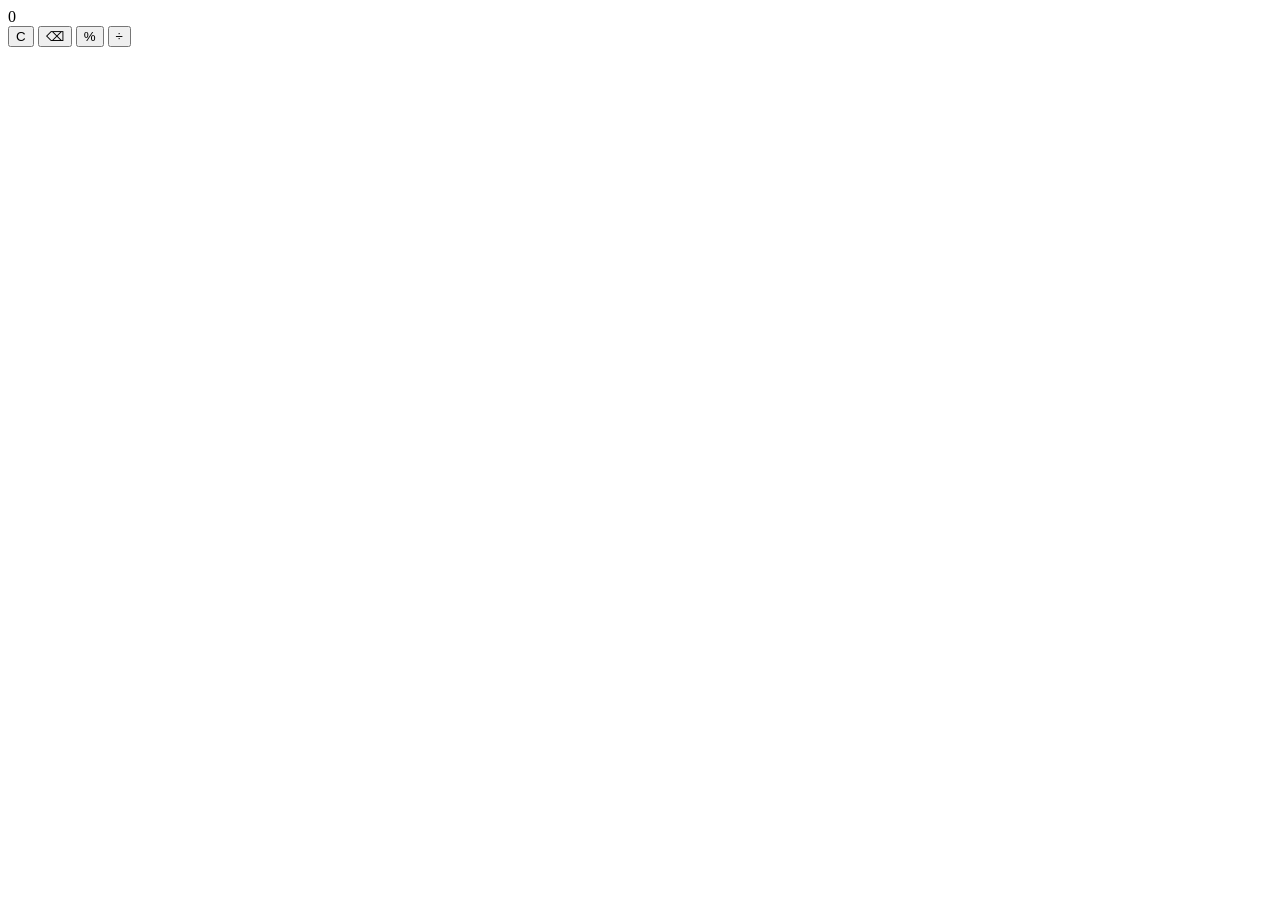
==== WebDev-L2-Calculator/index.html @ ada94d8f "started the calculator HTML structure" ====
<!DOCTYPE html>
<html lang="en">
<head>
    <meta charset="UTF-8">
    <meta name="viewport" content="width=device-width, initial-scale=1.0">
    <title>Calculator</title>
</head>
<body>
  <main class="calculator" aria-label="Calculator">
   <section class="display" aria-label="Calculator display">
       <div id="display-history" class="display-history"></div>
       <div id="display-current" class="display-current">0</div> 
    </section>

   <section class="keypad" aria-label="Calculator keypad">
        <button class="key key-fn" data-action="clear">C</button>
        <button class="key key-fn" data-action="backspace">⌫</button>
        <button class="key key-fn" data-action="percent">%</button>
        <button class="key key-fn" data-action="divide">÷</button>
    </section>

  </main>
</body>
</html>
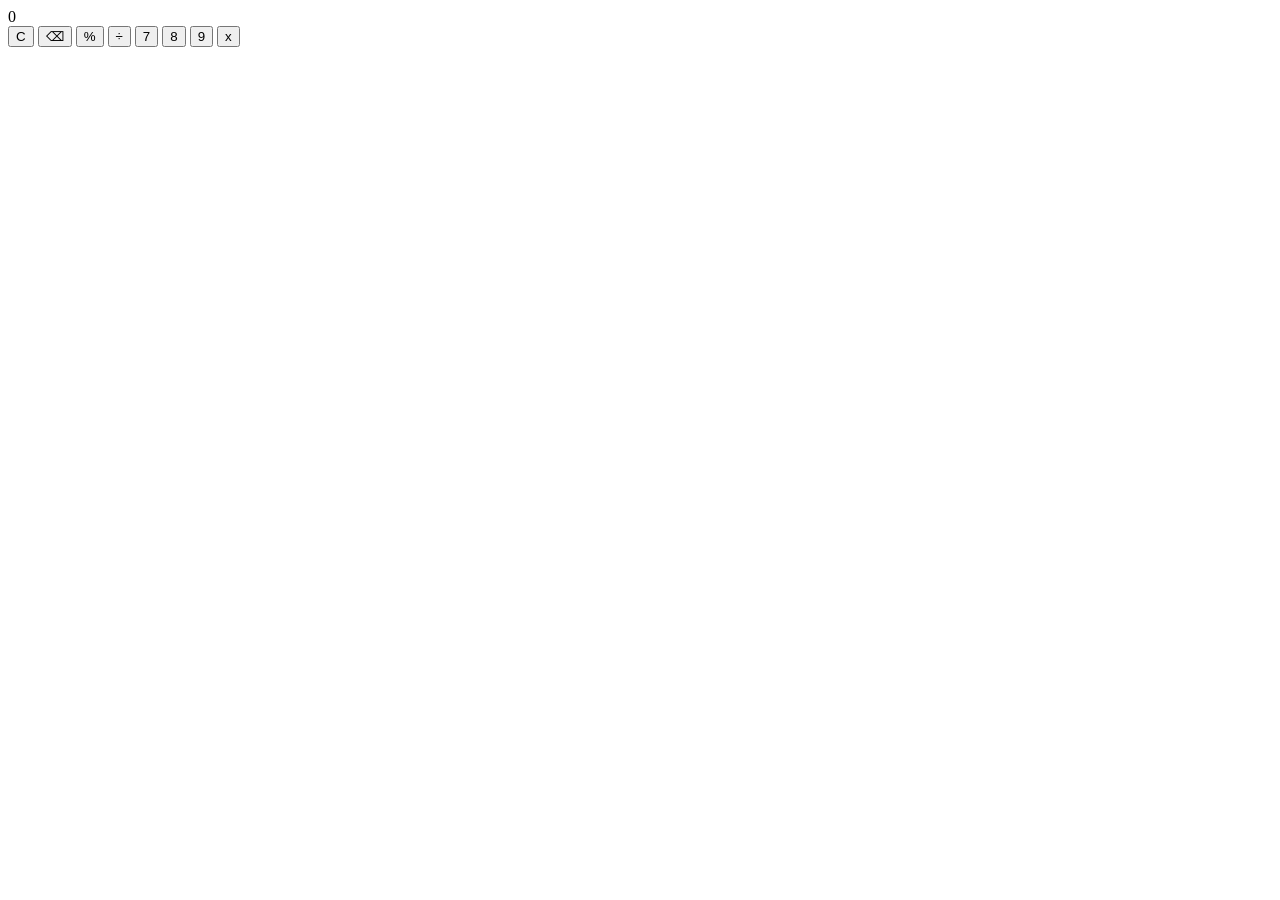
==== commit d4a72bb1: "adding the second row for a calculator" ====
--- a/WebDev-L2-Calculator/index.html
+++ b/WebDev-L2-Calculator/index.html
@@ -16,7 +16,16 @@
         <button class="key key-fn" data-action="clear">C</button>
         <button class="key key-fn" data-action="backspace">⌫</button>
         <button class="key key-fn" data-action="percent">%</button>
-        <button class="key key-fn" data-action="divide">÷</button>
+        <button class="key key-fn" data-action="operator"
+         data-operator="÷">÷</button>
+
+        <button class="key key-num" data-action="number" data-number="7">7</button>
+        <button class="key key-num" data-action="number" data-number="8">8</button>
+        <button class="key key-num" data-action="number" data-number="9">9</button>
+        <button class="key key-op" data-action="operator"
+        data-operator="×">x</button>
+
+        
     </section>
 
   </main>
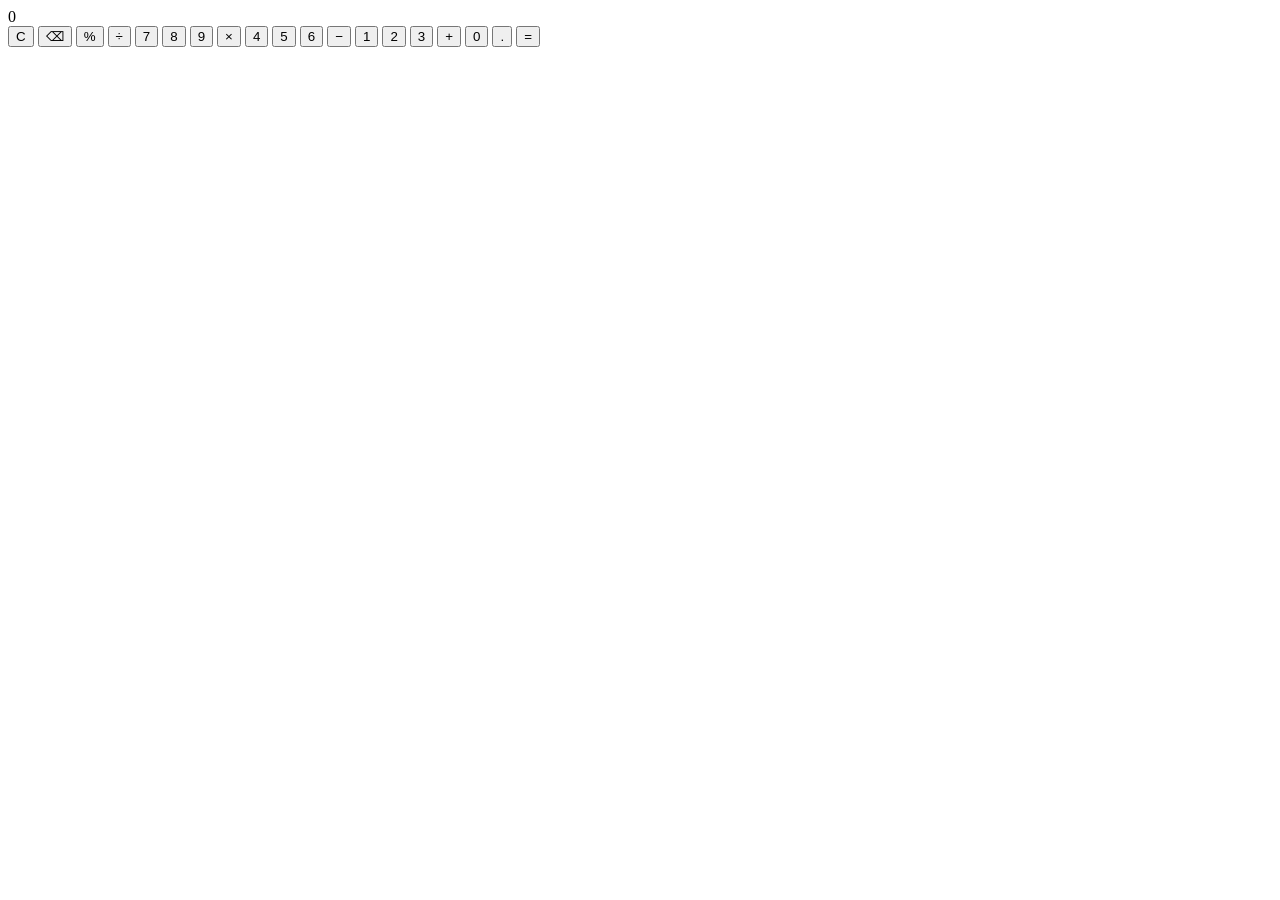
==== commit 400c36f1: "Complete calculator HTML structure" ====
--- a/WebDev-L2-Calculator/index.html
+++ b/WebDev-L2-Calculator/index.html
@@ -3,7 +3,7 @@
 <head>
     <meta charset="UTF-8">
     <meta name="viewport" content="width=device-width, initial-scale=1.0">
-    <title>Calculator</title>
+    <title>Calculator | Task 1 </title>
 </head>
 <body>
   <main class="calculator" aria-label="Calculator">
@@ -23,9 +23,21 @@
         <button class="key key-num" data-action="number" data-number="8">8</button>
         <button class="key key-num" data-action="number" data-number="9">9</button>
         <button class="key key-op" data-action="operator"
-        data-operator="×">x</button>
+        data-operator="×">×</button>
 
-        
+        <button class="key key-num" data-action="number" data-number="4">4</button>
+        <button class="key key-num" data-action="number" data-number="5">5</button>
+        <button class="key key-num" data-action="number" data-number="6">6</button>
+        <button class="key key-op" data-action="operator" data-operator="−">−</button>
+
+        <button class="key key-num" data-action="number" data-number="1">1</button>
+        <button class="key key-num" data-action="number" data-number="2">2</button>
+        <button class="key key-num" data-action="number" data-number="3">3</button>
+        <button class="key key-op" data-action="operator" data-operator="+">+</button>
+
+        <button class="key key-num key--wide" data-action="number" data-number="0">0</button>
+        <button class="key key-num" data-action="number" data-number=".">.</button>
+        <button class="key key-equals" data-action="equals">=</button>
     </section>
 
   </main>
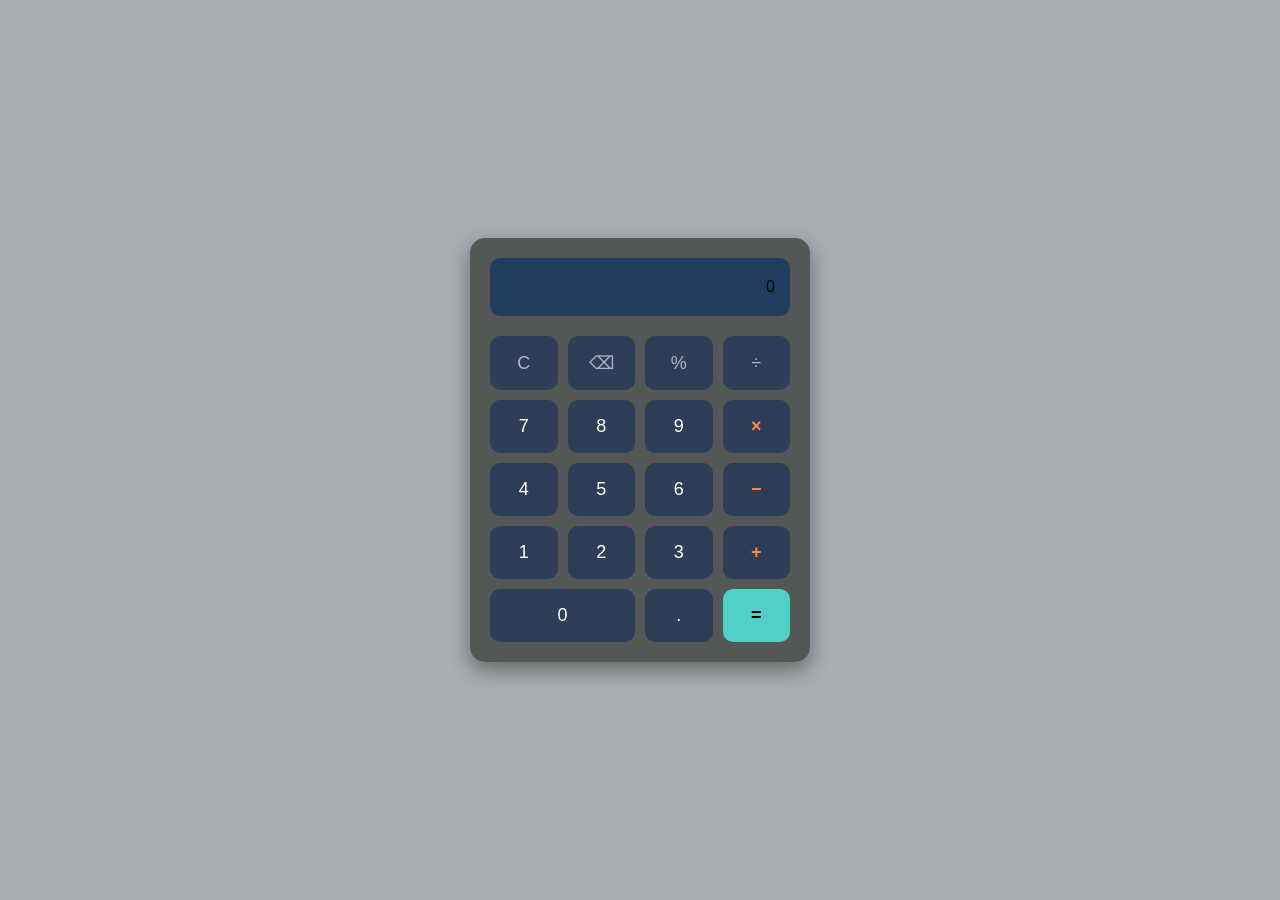
==== commit 7d030541: "make a correct link with js" ====
--- a/WebDev-L2-Calculator/index.html
+++ b/WebDev-L2-Calculator/index.html
@@ -4,6 +4,7 @@
     <meta charset="UTF-8">
     <meta name="viewport" content="width=device-width, initial-scale=1.0">
     <title>Calculator | Task 1 </title>
+    <link rel="stylesheet" href="style.css">
 </head>
 <body>
   <main class="calculator" aria-label="Calculator">
@@ -35,11 +36,12 @@
         <button class="key key-num" data-action="number" data-number="3">3</button>
         <button class="key key-op" data-action="operator" data-operator="+">+</button>
 
-        <button class="key key-num key--wide" data-action="number" data-number="0">0</button>
+        <button class="key key-num key-wide" data-action="number" data-number="0">0</button>
         <button class="key key-num" data-action="number" data-number=".">.</button>
         <button class="key key-equals" data-action="equals">=</button>
     </section>
 
   </main>
+  <script src="script.js"></script>
 </body>
 </html>
--- a/WebDev-L2-Calculator/style.css
+++ b/WebDev-L2-Calculator/style.css
@@ -0,0 +1,134 @@
+/* Reset default spacing */
+* {
+    margin: 0;
+    padding: 0;
+    box-sizing: border-box;
+}
+
+/* Page */
+body {
+    background-color: #a9acb1;
+    font-family: Arial, Helvetica, sans-serif;
+
+    display: flex;
+    justify-content: center;
+    align-items: center;
+
+    min-height: 100vh;
+    padding: 20px;
+}
+
+/* Calculator container */
+.calculator {
+    width: 100%;
+    max-width: 340px;
+
+    background-color: #282c29a9;
+    padding: 20px;
+    border-radius: 15px;
+
+    box-shadow: 0 8px 20px rgba(0, 0, 0, 0.4);
+}
+
+/* Display screen */
+.display {
+    background-color: #213c5e;
+    border-radius: 10px;
+
+    padding: 20px 15px;
+    margin-bottom: 20px;
+
+    text-align: right;
+}
+
+/* Previous calculation */
+.display__history {
+    color: #7c8da6;
+    font-size: 14px;
+    min-height: 20px;
+    overflow-x: auto;
+}
+
+/* Current number */
+.display__current {
+    color: #ffffff;
+    font-size: 36px;
+    font-weight: bold;
+
+    margin-top: 5px;
+    overflow-x: auto;
+}
+
+
+/* Error message */
+.display__current.error {
+    color: #ff6b6b;
+    font-size: 22px;
+}
+
+/* Button grid */
+.keypad {
+    display: grid;
+    grid-template-columns: repeat(4, 1fr);
+    gap: 10px;
+}
+
+/* All buttons */
+.key {
+    background-color: #2f3e57;
+    color: white;
+
+    border: none;
+    border-radius: 10px;
+
+    padding: 16px;
+
+    font-size: 18px;
+    cursor: pointer;
+
+    transition: background-color 0.2s ease, transform 0.1s ease;
+}
+
+/* Hover effect */
+.key:hover {
+    background-color: #294164;
+}
+
+/* Click effect */
+.key:active {
+    transform: scale(0.96);
+}
+
+/* Function buttons (AC, DEL, etc.) */
+.key-fn {
+    color: #b0b8c5;
+}
+
+/* Operator buttons */
+.key-op {
+    color: #ff8a3d;
+    font-weight: bold;
+}
+
+/* Active operator */
+.key-op.is-active {
+    background-color: #ff8a3d;
+    color: #16243b;
+}
+
+/* Equals button */
+.key-equals {
+    background-color: #4fd1c5;
+    color: #000;
+    font-weight: bold;
+}
+
+/* Wide button (0) */
+.key-wide {
+    grid-column: span 2;
+}
+
+.key:focus-visible {
+    outline: 2px solid #4fd1c5;
+    outline-offset: 2px;
+}
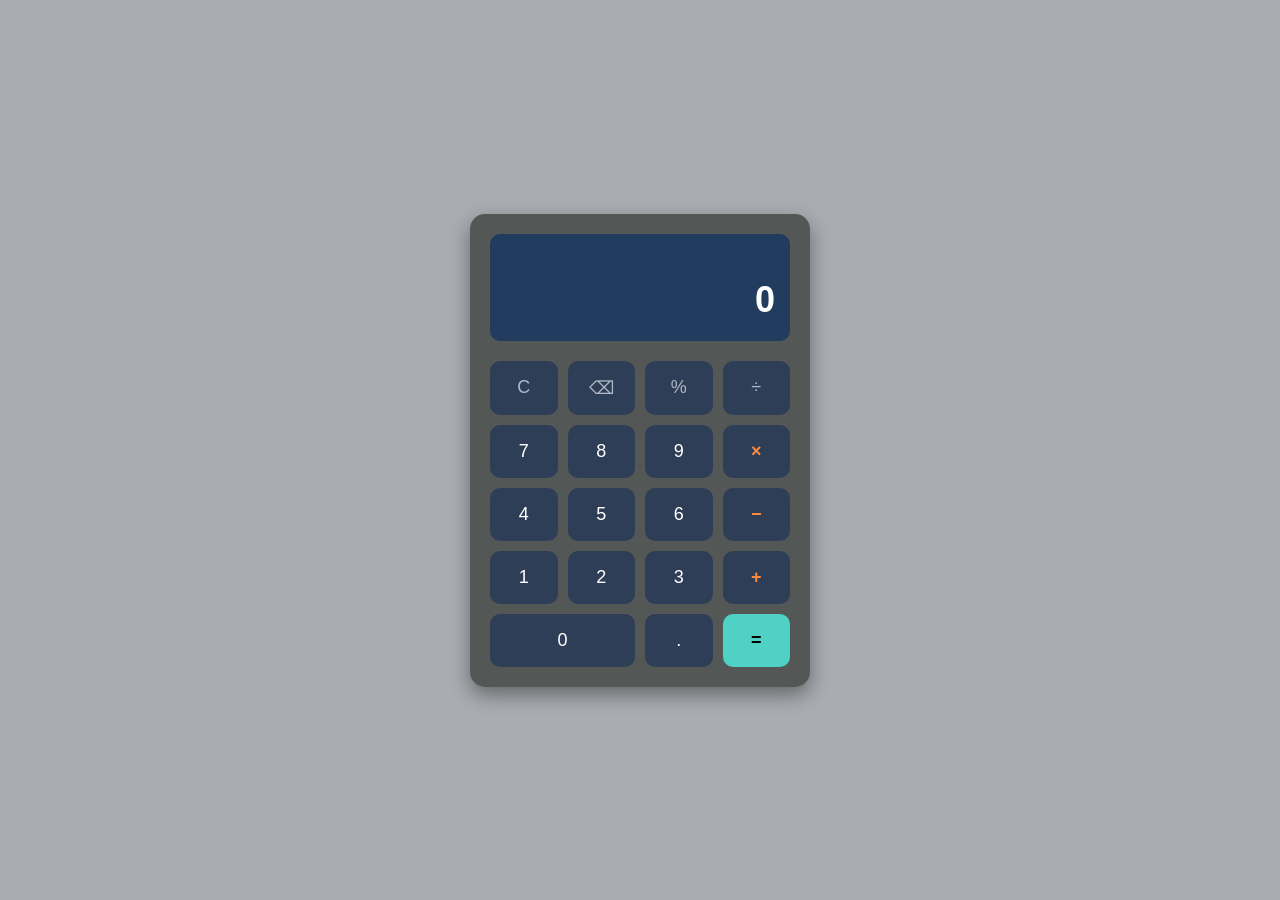
==== commit 7ae50922: "Complete Web Development Task 1 Calculator" ====
--- a/WebDev-L2-Calculator/index.html
+++ b/WebDev-L2-Calculator/index.html
@@ -6,7 +6,7 @@
     <title>Calculator | Task 1 </title>
     <link rel="stylesheet" href="style.css">
 </head>
-<body>
+<body> 
   <main class="calculator" aria-label="Calculator">
    <section class="display" aria-label="Calculator display">
        <div id="display-history" class="display-history"></div>
@@ -37,7 +37,7 @@
         <button class="key key-op" data-action="operator" data-operator="+">+</button>
 
         <button class="key key-num key-wide" data-action="number" data-number="0">0</button>
-        <button class="key key-num" data-action="number" data-number=".">.</button>
+        <button class="key key-num" data-action="decimal">.</button>
         <button class="key key-equals" data-action="equals">=</button>
     </section>
 
--- a/WebDev-L2-Calculator/style.css
+++ b/WebDev-L2-Calculator/style.css
@@ -42,7 +42,7 @@
 }
 
 /* Previous calculation */
-.display__history {
+.display-history {
     color: #7c8da6;
     font-size: 14px;
     min-height: 20px;
@@ -50,7 +50,7 @@
 }
 
 /* Current number */
-.display__current {
+.display-current {
     color: #ffffff;
     font-size: 36px;
     font-weight: bold;
@@ -91,7 +91,7 @@
 
 /* Hover effect */
 .key:hover {
-    background-color: #294164;
+    background-color: #0e1d33;
 }
 
 /* Click effect */
